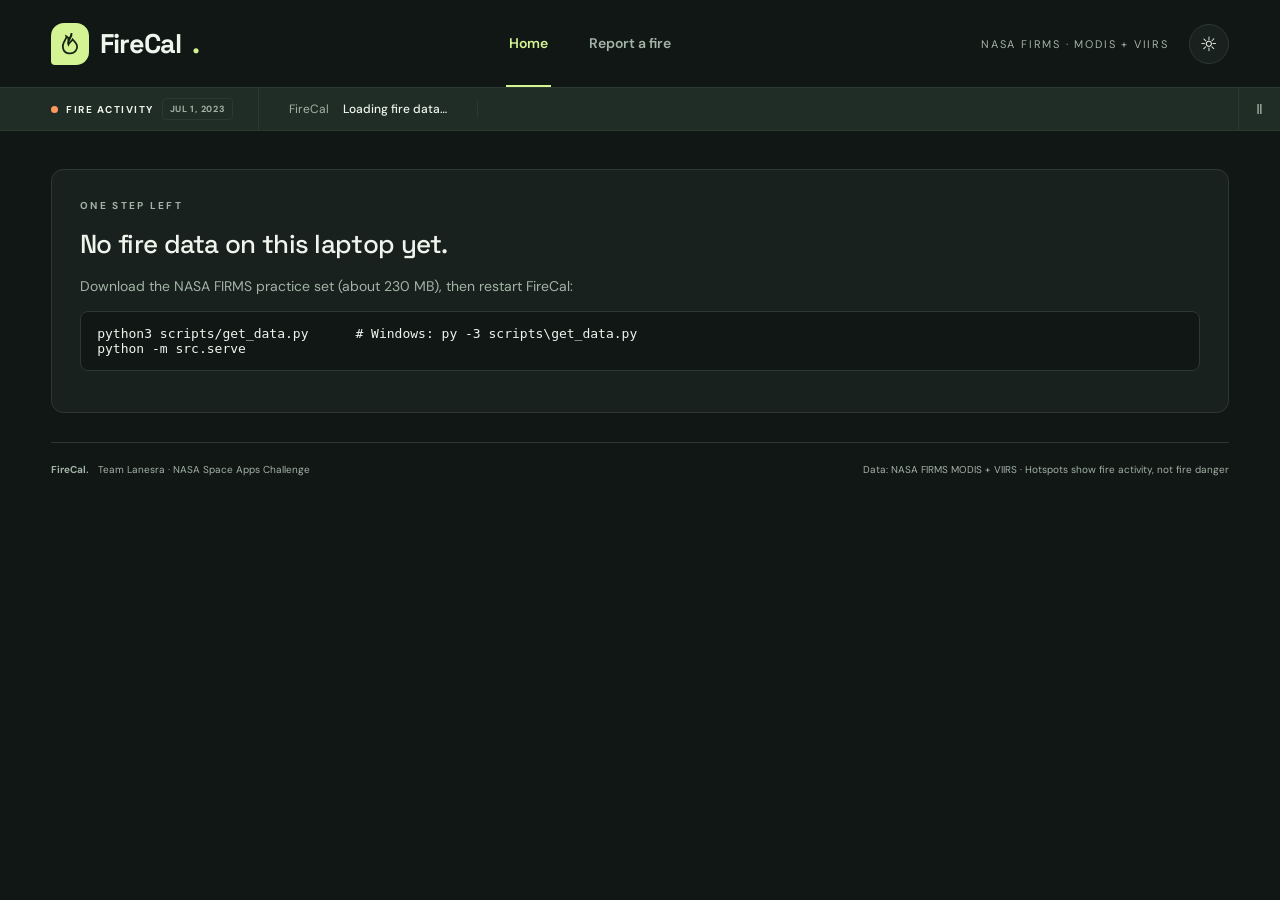
==== web/index.html @ ab43af5f "Home page order: globe first, then the daily calendar, then the season summary" ====
<!doctype html>
<html lang="en" data-theme="dark">
<head>
<meta charset="utf-8">
<meta name="viewport" content="width=device-width,initial-scale=1">
<title>FireCal — Fire intelligence, in focus</title>
<!-- Web fonts are the only network request; system fonts take over offline. -->
<link rel="preconnect" href="https://fonts.googleapis.com">
<link rel="preconnect" href="https://fonts.gstatic.com" crossorigin>
<link rel="stylesheet" href="https://fonts.googleapis.com/css2?family=DM+Sans:wght@400;450;500;550;600;650;700&family=Space+Grotesk:wght@400;500;600;700&display=swap">
<link rel="stylesheet" href="styles.css">
<script>
  // Apply the saved theme before first paint so the page does not flash.
  try { var t = localStorage.getItem('firecal-theme'); if (t === 'light' || t === 'dark') document.documentElement.dataset.theme = t; } catch (e) {}
</script>
<script src="vendor/d3.min.js"></script>
<script type="module" src="js/main.js"></script>
</head>
<body>
<header>
  <a class="logo" href="#home" aria-label="FireCal home"><span class="brandicon"><svg viewBox="0 0 24 24" fill="none" stroke="currentColor" stroke-width="1.7"><path d="M13 2c1 6-5 6-3 11 1-2 3-3 4-5 4 4 6 7 3 11-3 4-11 3-12-2C3 11 9 8 8 5c2 1 2 3 2 3s3-3 3-6Z"/></svg></span>FireCal<span style="color:var(--accent)">.</span></a>
  <nav aria-label="Main navigation">
    <button id="home-nav" class="active" data-page="home">Home</button>
    <button id="report-nav" data-page="report">Report a fire</button>
  </nav>
  <div class="header-end"><span class="header-note">NASA FIRMS · MODIS + VIIRS</span><button class="iconbtn" id="theme" aria-label="Switch to light mode" title="Toggle colour theme">☼</button></div>
</header>
<div class="ticker" role="region" aria-label="Fire activity for the selected date">
  <div class="ticker-label"><span class="dot" style="background:var(--orange)"></span> FIRE ACTIVITY <span class="tag" id="ticker-date">NASA FIRMS</span></div>
  <div class="ticker-window"><div class="ticker-track" id="ticker"></div></div>
  <button class="ticker-control" id="pause" aria-label="Pause the activity ticker">Ⅱ</button>
</div>

<main>
<section id="no-data" class="no-data" hidden>
  <p class="eyebrow">One step left</p>
  <h2>No fire data on this laptop yet.</h2>
  <p>Download the NASA FIRMS practice set (about 230 MB), then restart FireCal:</p>
  <pre><code>python3 scripts/get_data.py      # Windows: py -3 scripts\get_data.py
python -m src.serve</code></pre>
</section>
<section id="home-page">
  <!-- Globe -->
  <div class="heading">
    <div><p class="eyebrow">A clearer view of a changing landscape</p><h1>Fire intelligence, in focus.</h1><p class="sub">A world in view. Move through time to explore fire activity, one day at a time.</p></div>
    <button class="outline" data-page="report"><span style="color:var(--orange)">＋</span> Report a fire</button>
  </div>
  <div class="workspace">
    <aside class="filters">
      <p class="section-label">Explore the globe</p>
      <label for="region">Area of interest</label>
      <select id="region"><option>Canada</option><option>Argentina</option></select>
      <div id="date-controls">
        <label for="map-date">Observation date</label>
        <input type="date" id="map-date">
        <div class="date-buttons"><button class="outline" id="prev-date">← Previous</button><button class="outline" id="next-date">Next →</button></div>
        <p class="helper">Pick a date here, or a year and day in the calendar below.</p>
      </div>
      <hr class="divider">
      <p class="section-label">Globe layers</p>
      <div class="toggle-row"><label for="show-hotspots">Satellite hotspots</label><input type="checkbox" id="show-hotspots" checked></div>
      <hr class="divider">
      <div class="source-note"><strong>NASA FIRMS · <span id="daily-sensor">VIIRS S-NPP</span></strong><br>Cleaned yearly country archives (vegetation fires, nominal/high confidence). Period counts sum all daily detections; the globe shows at most 300 sampled points. Marker colours show radiative power.</div>
    </aside>
    <div class="map-wrap">
      <div id="map">
        <canvas tabindex="0" id="globe" role="img" aria-label="Interactive globe showing fire observations. Drag to rotate and use the zoom buttons."></canvas>
        <div class="globe-controls"><button id="zoom-in" aria-label="Zoom in">+</button><button id="zoom-out" aria-label="Zoom out">−</button><button id="reset-globe" aria-label="Reset globe view">⌖</button></div>
        <div id="globe-tooltip" role="status" hidden></div>
        <div class="globe-instruction">↔ &nbsp; Drag to rotate · scroll to zoom</div>
        <div class="globe-credit">Land: Natural Earth · Hotspots: NASA FIRMS</div>
      </div>
      <div class="map-badge"><span class="dot" style="background:var(--orange)"></span><span id="map-label">ARCHIVE</span></div>
      <div id="empty-map" class="map-empty" hidden></div>
      <div class="timeline">
        <div class="timeline-heading"><span class="section-label">Time Explorer</span><output id="slider-date" for="date-slider"></output></div>
        <div class="time-toolbar">
          <div class="scale-switch" role="group" aria-label="Timeline scale">
            <button type="button" class="scale-option selected" data-scale="day" aria-pressed="true">Days</button>
            <button type="button" class="scale-option" data-scale="week" aria-pressed="false">Weeks</button>
            <button type="button" class="scale-option" data-scale="month" aria-pressed="false">Months</button>
          </div>
        </div>
        <div class="timeline-row"><button id="play-dates" aria-label="Play through the year">▶</button><span>JAN</span><input type="range" id="date-slider" min="0" max="0" step="1" value="0" aria-label="Observation period"><span>DEC</span></div>
        <div class="timeline-foot" id="timeline-foot"></div>
      </div>
      <div class="map-legend"><b>HOTSPOT INTENSITY</b><span><i class="dot" style="background:#f7d68c"></i> Lower</span><span><i class="dot" style="background:#ffa05d"></i> Medium</span><span><i class="dot" style="background:#f06047"></i> Higher</span></div>
    </div>
  </div>
  <div class="under-map"><span id="map-detail" aria-live="polite">Preparing map…</span><span>● Rotate the globe to explore · hover a hotspot for details</span></div>

  <!-- Stat cards -->
  <div class="cards">
    <article class="card"><div class="card-top">Hotspot detections <span class="tag">NASA FIRMS</span></div><div class="card-value" id="hotspot-count">—</div><p class="card-foot" id="count-note">In the selected area</p></article>
    <article class="card"><div class="card-top">Observation window <span style="color:var(--accent)">↗</span></div><div class="card-value" id="window-stat">—</div><p class="card-foot" id="window-note"></p></article>
    <article class="card"><div class="card-top">Harmonized month <span style="color:var(--orange)">◎</span></div><div class="card-value" id="month-stat">—</div><p class="card-foot" id="month-note">Fire cell-days in the selected month</p></article>
  </div>

  <!-- Calendar -->
  <section class="heatmap-panel" aria-labelledby="calendar-heading">
    <div class="calendar-top">
      <div><p class="eyebrow">Every day tells a story</p><h2 id="calendar-heading">Fire activity calendar</h2></div>
      <div class="calendar-top-end">
        <div class="scale-switch area-switch" role="group" aria-label="Area of interest">
          <button type="button" class="scale-option selected" data-area="Canada" aria-pressed="true">Canada</button>
          <button type="button" class="scale-option" data-area="Argentina" aria-pressed="false">Argentina</button>
        </div>
        <span class="tag" id="calendar-source">NASA FIRMS</span>
      </div>
    </div>
    <div class="calendar-layout">
      <div>
        <div class="calendar-nav">
          <button id="cal-prev" class="outline" aria-label="Previous calendar month">←</button>
          <div class="calendar-month-year"><h3 id="cal-month"></h3><select id="calendar-year" aria-label="Calendar year"></select></div>
          <button id="cal-next" class="outline" aria-label="Next calendar month">→</button>
        </div>
        <div class="weekdays" aria-hidden="true"><span>Mon</span><span>Tue</span><span>Wed</span><span>Thu</span><span>Fri</span><span>Sat</span><span>Sun</span></div>
        <div id="heatmap-days" class="heatmap-days" aria-label="Daily fire activity calendar"></div>
      </div>
      <aside class="calendar-explainer">
        <p class="section-label">READING THE COLOURS</p>
        <h3>From quiet days to intense activity.</h3>
        <p>Colours show daily satellite hotspot counts for the selected area. Click a day to update the globe and timeline.</p>
        <div class="heat-legend"><span><i style="background:#34463d"></i> No detections</span><span><i style="background:#91aa64"></i> Lower</span><span><i style="background:#d9c46c"></i> Moderate</span><span><i style="background:#e69950"></i> High</span><span><i style="background:#d9684c"></i> Very high</span><span><i class="missing-swatch"></i> No data</span></div>
        <p id="heat-thresholds" class="helper"></p>
        <div class="source-note"><strong>Activity, not a danger forecast.</strong><br>Hotspot counts are an activity/severity proxy, not measured fire damage or official fire risk. Colours use quartiles of nonzero daily counts for each area and selected year. Day colours always use daily counts, even in week/month mode.</div>
      </aside>
    </div>
    <p id="calendar-selection" class="helper" aria-live="polite"></p>
  </section>

  <!-- Fire season (US-05) and month x year harmonized calendar (US-04) -->
  <section class="heatmap-panel season-panel" aria-labelledby="season-heading">
    <div class="calendar-top">
      <div><p class="eyebrow">Every year has a rhythm</p><h2 id="season-heading">Fire season in <span id="season-area">Canada</span></h2></div>
      <span class="tag">HARMONIZED · MODIS + VIIRS</span>
    </div>
    <div class="season-cards">
      <article class="card"><div class="card-top">Season starts</div><div class="card-value" id="season-start">—</div></article>
      <article class="card"><div class="card-top">Peak month</div><div class="card-value" id="season-peak">—</div></article>
      <article class="card"><div class="card-top">Season ends</div><div class="card-value" id="season-end">—</div></article>
    </div>
    <p id="season-note" class="helper"></p>
    <div class="calendar-layout month-layout">
      <div>
        <p class="section-label">Month by year · harmonized fire cell-days</p>
        <div id="month-grid" class="month-grid" aria-label="Harmonized monthly fire activity by year"></div>
      </div>
      <aside class="calendar-explainer">
        <p class="section-label">ONE RECORD, TWO SATELLITES</p>
        <h3>MODIS and VIIRS, on one scale.</h3>
        <p>Each cell counts fire cell-days: 0.1° grid cells with at least one detection that day. VIIRS sees more small fires than MODIS, so MODIS is scaled to match where the two overlap. Click a month to open it above.</p>
        <div class="heat-legend" id="month-legend"></div>
        <div class="source-note"><strong>How it was harmonized.</strong><br><span id="fit-note"></span></div>
      </aside>
    </div>
  </section>
</section>

<!-- Report a fire: layout only, nothing is submitted or saved -->
<section id="report-page" hidden>
  <div class="heading">
    <div><p class="eyebrow">Awareness starts on the ground</p><h1>See something. Share it.</h1><p class="sub">Help build a clearer picture with a community fire observation.</p></div>
    <span class="tag">COMING SOON · NOT AN EMERGENCY SERVICE</span>
  </div>
  <div class="report-layout">
    <form id="report-form" class="report-form" novalidate><fieldset disabled class="report-fieldset">
      <h2 class="form-section"><span class="step">01</span> Where and when</h2>
      <div class="field">
        <label>Observation location</label>
        <p class="helper">Enter the coordinates of what you saw.</p>
        <div class="form-grid">
          <div><label for="latitude">Latitude</label><input type="number" id="latitude" min="-90" max="90" step="any" placeholder="e.g. 49.2827"></div>
          <div><label for="longitude">Longitude</label><input type="number" id="longitude" min="-180" max="180" step="any" placeholder="e.g. -123.1207"></div>
        </div>
      </div>
      <div class="form-grid">
        <div class="field"><label for="observed-at">Local observation time</label><input type="datetime-local" id="observed-at"></div>
        <div class="field"><label for="observation">What do you see?</label><select id="observation"><option>Visible flames</option><option>Smoke plume</option><option>Smouldering vegetation</option><option>Other observation</option></select></div>
      </div>
      <div class="field"><label for="description">Additional details</label><textarea id="description" rows="3" maxlength="2000" placeholder="Describe the smoke, nearby landmarks, or other useful details…"></textarea></div>
      <hr class="divider">
      <h2 class="form-section"><span class="step">02</span> Add a photo</h2>
      <label class="upload">↑ &nbsp; A picture can add important context.<br><small>Optional · JPG, PNG or WebP · up to 10 MB</small><input type="file" id="photo" accept="image/jpeg,image/png,image/webp"></label>
      <hr class="divider">
      <h2 class="form-section"><span class="step">03</span> About the reporter</h2>
      <div class="form-grid">
        <div class="field"><label for="reporter-name">Name</label><input id="reporter-name" maxlength="100" placeholder="Your name"></div>
        <div class="field"><label for="reporter-email">Email</label><input id="reporter-email" type="email" placeholder="you@example.com"></div>
        <div class="field full"><label for="reporter-phone">Phone · optional</label><input id="reporter-phone" type="tel" placeholder="Contact number"></div>
      </div>
      <label class="check-label"><input type="checkbox" id="acknowledge"><span>I understand FireCal does not alert emergency responders.</span></label>
      <button class="primary" type="submit" style="width:100%">Reporting is coming soon</button>
      </fieldset>
      <p class="helper report-note">Community reports are the next step for FireCal. This form is a preview and sends nothing.</p>
    </form>
    <aside class="report-aside">
      <div class="notice"><h3>Safety comes first.</h3><p>If there is immediate danger, contact local emergency services directly. FireCal does not alert a fire service.</p><p>Observe from a safe distance. Never approach a fire to take a photograph.</p></div>
      <div class="aside-card"><h3>A little context goes a long way.</h3><ol><li>Check your observation location.</li><li>Describe what you can see safely.</li><li>Add a photo, if you have one.</li></ol></div>
      <div class="aside-card"><h3>Your information, your control.</h3><p>When reporting opens, you choose what to share. Today this page sends nothing anywhere.</p></div>
    </aside>
  </div>
</section>

<footer><span><strong>FireCal.</strong> &nbsp; Team Lanesra · NASA Space Apps Challenge</span><span id="footer-data">Data: NASA FIRMS MODIS + VIIRS · Hotspots show fire activity, not fire danger</span></footer>
</main>
</body>
</html>
---- web/styles.css ----
/* FireCal styles (T-05). Ported from design/prototype/index.html, the source of truth.
   Removed: risk ticker, Leaflet leftovers. Added: system-font fallbacks for offline use.
   Theme colours are the CSS variables on :root (dark, default) and [data-theme=light]. */
:root{--bg:#101715;--panel:#18211e;--raised:#202c26;--line:#2c3931;--text:#eff4ed;--muted:#a3b3a7;--accent:#d4f393;--ink:#162414;--orange:#ff985e;--shadow:0 12px 40px #0002;--map:#192521;color-scheme:dark}
[data-theme=light]{--bg:#f3f5ee;--panel:#fff;--raised:#eaf0e5;--line:#d8e0d3;--text:#1c3023;--muted:#607568;--accent:#c9ec86;--ink:#162414;--map:#dce7d5;color-scheme:light}
*{box-sizing:border-box}
body{margin:0;background:var(--bg);color:var(--text);font:14px 'DM Sans',system-ui,-apple-system,'Segoe UI',sans-serif;transition:background .2s,color .2s}
button,input,textarea,select{font:inherit}
button,a,input,textarea,select{outline-offset:4px}
button{cursor:pointer}
button:disabled{cursor:wait;opacity:.6}
a{color:inherit}
header{height:88px;border-bottom:1px solid var(--line);display:flex;align-items:center;justify-content:space-between;padding:0 4%;gap:25px}
.logo{display:flex;align-items:center;gap:11px;font:700 27px 'Space Grotesk',system-ui,-apple-system,'Segoe UI',sans-serif;letter-spacing:-1px;text-decoration:none}
.brandicon{background:var(--accent);width:38px;height:42px;border-radius:13px 13px 13px 4px;color:var(--ink);display:grid;place-items:center}
.brandicon svg{width:25px}
nav{display:flex;align-self:stretch;gap:35px}
nav button{background:none;border:0;border-bottom:2px solid transparent;color:var(--muted);padding:0 3px;font-weight:600}
nav button.active{color:var(--accent);border-color:var(--accent)}
[data-theme=light] nav button.active{color:#36561d;border-color:#36561d}
.header-end{display:flex;align-items:center;gap:20px}
.header-note{color:var(--muted);font-size:11px;letter-spacing:1.8px;text-transform:uppercase}
.iconbtn{width:40px;height:40px;display:grid;place-items:center;background:var(--panel);border:1px solid var(--line);color:var(--text);border-radius:50%;font-size:20px}
.dot{width:7px;height:7px;display:inline-block;border-radius:50%;background:var(--accent)}
.high{color:#ff9a67}
.moderate{color:#edca77}
.low{color:var(--accent)}
main{max-width:1600px;padding:38px 4% 26px;margin:auto}
.eyebrow{color:var(--accent);font-size:10px;letter-spacing:2.3px;text-transform:uppercase;font-weight:700;margin:0 0 13px}
[data-theme=light] .eyebrow{color:#55742b}
.heading{display:flex;justify-content:space-between;align-items:flex-end;margin-bottom:27px;gap:20px}
h1{font:500 clamp(30px,3.4vw,46px)/1.12 'Space Grotesk',system-ui,-apple-system,'Segoe UI',sans-serif;letter-spacing:-1.8px;margin:0 0 12px}
p{line-height:1.6}
.sub{color:var(--muted);margin:0;font-size:13px}
.outline,.primary{border-radius:7px;padding:12px 18px;font-weight:600;display:inline-flex;justify-content:center;align-items:center;gap:9px}
.outline{background:transparent;border:1px solid var(--line);color:var(--text)}
.primary{background:var(--accent);color:var(--ink);border:1px solid var(--accent)}
.outline:hover{background:var(--raised)}
.primary:hover{filter:brightness(.93)}
.workspace{display:grid;grid-template-columns:285px minmax(0,1fr);border:1px solid var(--line);border-radius:12px;overflow:hidden;background:var(--panel);box-shadow:var(--shadow)}
.filters{padding:23px 22px;border-right:1px solid var(--line)}
.section-label{font-size:10px;letter-spacing:1.5px;text-transform:uppercase;color:var(--muted);font-weight:700;margin:0 0 15px}
.segmented{display:flex;gap:4px;padding:4px;background:var(--bg);border:1px solid var(--line);border-radius:8px;margin-bottom:24px}
.segmented button{background:transparent;border:0;border-radius:5px;color:var(--muted);flex:1;padding:9px 0;font-size:12px}
.segmented button.selected{background:var(--raised);color:var(--text);box-shadow:0 1px 4px #0002}
label{display:block;color:var(--muted);font-size:12px;margin-bottom:8px}
input,select,textarea{width:100%;border:1px solid var(--line);background:var(--bg);color:var(--text);border-radius:6px;padding:11px 12px}
select{margin-bottom:22px}
input[type=date]{font-size:12px}
.date-row{display:grid;grid-template-columns:1fr;gap:8px}
.date-buttons{display:flex;justify-content:space-between;gap:8px;margin:10px 0 15px}
.date-buttons button{padding:6px 10px;font-size:11px;flex:1}
.helper{font-size:11px;line-height:1.65;color:var(--muted)}
.divider{border:0;border-top:1px solid var(--line);margin:22px 0}
.toggle-row{display:flex;justify-content:space-between;align-items:center;font-size:12px;margin:15px 0}
.toggle-row label{color:var(--text);margin:0}
.toggle-row input{width:17px;height:17px;accent-color:var(--accent)}
.source-note{padding:13px;background:var(--raised);border:1px solid var(--line);border-radius:7px;color:var(--muted);font-size:11px;line-height:1.7}
.source-note strong{color:var(--text);font-weight:500}
.map-wrap{position:relative;min-height:530px;background:var(--map)}
#map{width:100%;height:100%;min-height:530px;z-index:0}
.map-badge{position:absolute;top:19px;left:20px;background:var(--panel);border:1px solid var(--line);border-radius:6px;padding:10px 13px;z-index:450;font-size:11px;box-shadow:var(--shadow);display:flex;align-items:center;gap:8px}
.map-legend{position:absolute;bottom:22px;left:20px;padding:11px 14px;border-radius:6px;background:var(--panel);border:1px solid var(--line);font-size:10px;z-index:450;display:flex;gap:14px;align-items:center}
.map-legend span{display:flex;align-items:center;gap:5px}
.map-legend b{font-weight:500;color:var(--muted)}
.map-empty{position:absolute;left:50%;top:50%;transform:translate(-50%,-50%);background:var(--panel);padding:18px;border:1px solid var(--line);border-radius:8px;z-index:450;width:260px;text-align:center}
.under-map{display:flex;align-items:center;justify-content:space-between;padding:17px 0 22px;color:var(--muted);font-size:11px;gap:15px}
.cards{display:grid;grid-template-columns:repeat(3,1fr);gap:15px}
.card{padding:21px 23px;border:1px solid var(--line);border-radius:9px;background:var(--panel)}
.card-top{display:flex;justify-content:space-between;align-items:center;font-size:11px;color:var(--muted)}
.card-value{font:500 32px 'Space Grotesk',system-ui,-apple-system,'Segoe UI',sans-serif;margin:14px 0 7px;letter-spacing:-1px}
.card-foot{font-size:11px;color:var(--muted);margin:0}
.tag{border:1px solid var(--line);padding:4px 7px;border-radius:4px;font-size:9px;letter-spacing:.7px;color:var(--muted)}
footer{display:flex;justify-content:space-between;border-top:1px solid var(--line);margin-top:29px;padding-top:20px;font-size:10px;color:var(--muted);gap:20px}
.report-layout{display:grid;grid-template-columns:minmax(0,1fr) 310px;gap:28px;max-width:1100px}
.report-form{background:var(--panel);border:1px solid var(--line);padding:28px;border-radius:12px}
.form-section{font:500 19px 'Space Grotesk',system-ui,-apple-system,'Segoe UI',sans-serif;margin:0 0 19px}
.step{font-size:11px;color:var(--muted);padding-right:12px}
.form-grid{display:grid;grid-template-columns:1fr 1fr;gap:18px}
.field{margin-bottom:18px}
.field input,.field textarea,.field select{margin:0}
.full{grid-column:1/-1}
.auto-label{display:flex;justify-content:space-between;align-items:center;gap:10px}
.linkbtn{color:var(--accent);background:transparent;border:0;font-size:11px;padding:0}
[data-theme=light] .linkbtn{color:#476b21}
.upload{position:relative;border:1px dashed var(--muted);padding:23px;text-align:center;border-radius:7px;color:var(--muted);cursor:pointer;display:block}
.upload input{margin-top:12px;font-size:11px;padding:8px}
#photo-preview{width:100%;max-height:220px;object-fit:contain;margin-top:12px;border-radius:6px}
.notice{border-left:2px solid var(--orange);padding:3px 0 3px 16px;margin-bottom:28px}
.notice h3{font:500 19px 'Space Grotesk',system-ui,-apple-system,'Segoe UI',sans-serif;margin:0 0 12px}
.notice p{font-size:12px;color:var(--muted)}
.aside-card{border:1px solid var(--line);border-radius:9px;padding:21px;margin:20px 0;background:var(--panel)}
.aside-card h3{font-size:13px;margin:0 0 12px}
.aside-card p,.aside-card li{font-size:12px;color:var(--muted);line-height:1.8}
.aside-card ol{padding-left:18px}
.check-label{display:flex;gap:10px;align-items:flex-start;font-size:11px;line-height:1.6;margin:18px 0}
.check-label input{width:16px;margin-top:2px;accent-color:var(--accent)}
.form-status{font-size:12px;line-height:1.6;color:var(--orange);margin:10px 0}
.success{padding:40px;background:var(--panel);border:1px solid var(--line);border-radius:12px;max-width:700px}
.success h2{font:500 29px 'Space Grotesk',system-ui,-apple-system,'Segoe UI',sans-serif}
.success p{color:var(--muted)}
.success-mark{width:47px;height:47px;border-radius:50%;background:var(--accent);color:var(--ink);display:grid;place-items:center;font-size:24px}
.success dl{display:grid;grid-template-columns:120px 1fr;gap:12px;font-size:12px}
.success dt{color:var(--muted)}
.success dd{margin:0;overflow-wrap:anywhere}
.hidden,[hidden]{display:none!important}
@media(max-width:900px){header{padding:0 22px;height:73px}main{padding:28px 22px}.header-note{display:none}nav{gap:20px}.workspace{grid-template-columns:240px 1fr}.filters{padding:20px 17px}.map-wrap,#map{min-height:540px}.report-layout{grid-template-columns:1fr}.report-aside{display:grid;grid-template-columns:1fr 1fr;gap:20px}.cards{gap:9px}.card{padding:17px}}
@media(max-width:620px){header{gap:12px;padding:0 15px}.logo{font-size:22px;gap:7px}.brandicon{width:30px;height:34px}.header-end{gap:0}nav{gap:13px}nav button{font-size:11px}.iconbtn{width:32px;height:32px}.heading{align-items:flex-start;flex-direction:column}h1{font-size:34px}.workspace{display:flex;flex-direction:column}.filters{border-right:0;border-bottom:1px solid var(--line)}.filters .divider,.filters .toggle-row,.filters .source-note,.filters #live-note,.filters>.section-label:not(:first-child){display:none}.segmented{margin-bottom:15px}.filters select{margin-bottom:12px}.map-wrap,#map{min-height:390px;height:390px}.map-legend{gap:9px;left:12px;bottom:28px;font-size:9px}.map-badge{left:12px;top:12px;font-size:10px}.cards{grid-template-columns:1fr}.card{display:grid;grid-template-columns:1fr auto;align-items:center;gap:7px}.card-value{margin:0;font-size:27px;grid-column:2;grid-row:1/3}.card-foot{grid-row:2}.tag{display:none}.under-map{align-items:flex-start;font-size:10px}.report-form{padding:20px}.form-grid{grid-template-columns:1fr;gap:0}.report-aside{display:block}.success{padding:24px}footer{flex-direction:column;gap:8px}.map-legend b{display:none}}
#map{min-height:650px;height:650px;background:#14211b;position:relative}
#globe{display:block;width:100%;height:100%;touch-action:none;cursor:grab}
#globe:active{cursor:grabbing}
.globe-controls{position:absolute;right:20px;top:20px;display:flex;flex-direction:column;gap:4px}
.globe-controls button{width:33px;height:33px;color:var(--text);border:1px solid var(--line);background:var(--panel);border-radius:5px;font-size:20px}
.globe-instruction{position:absolute;top:65px;left:20px;font-size:10px;color:var(--muted)}
.globe-credit{position:absolute;bottom:10px;right:15px;font-size:8px;color:var(--muted)}
.map-legend{bottom:152px;font-size:9px;left:20px}
.timeline{position:absolute;bottom:30px;left:20px;right:20px;z-index:450;background:var(--panel);border:1px solid var(--line);border-radius:9px;padding:14px 17px;box-shadow:var(--shadow)}
.timeline-heading{display:flex;align-items:center;justify-content:space-between;gap:10px}
.timeline-heading .section-label{margin:0;font-size:9px}
.timeline output{font:500 14px 'Space Grotesk',system-ui,-apple-system,'Segoe UI',sans-serif;color:var(--accent)}
[data-theme=light] .timeline output{color:#476b21}
.timeline-row{display:flex;align-items:center;gap:12px;margin:12px 0 7px}
.timeline-row button{background:var(--accent);color:var(--ink);border:0;border-radius:50%;width:28px;height:28px;flex-shrink:0;font-size:10px}
.timeline-row span{font-size:8px;white-space:nowrap;color:var(--muted)}
#date-slider{accent-color:var(--accent);height:5px;padding:0;cursor:pointer;border:0}
.timeline-foot{font-size:9px;color:var(--muted);text-align:center}
#globe-tooltip{position:absolute;top:95px;left:20px;right:20px;font-size:10px;color:var(--text);background:var(--panel);padding:10px;border-radius:5px;border:1px solid var(--line);pointer-events:none}
.map-empty{top:39%}
.map-wrap{min-height:650px}
.map-legend b{font-size:8px}
@media(max-width:620px){#map,.map-wrap{height:620px;min-height:620px}.timeline{left:12px;right:12px;padding:14px 12px}.map-legend{bottom:155px;left:12px}.globe-instruction{left:12px;font-size:9px}.timeline-row{gap:8px}.timeline-heading .section-label{font-size:8px}.timeline output{font-size:13px}}
#time-scale{width:auto;margin:0 0 0 auto;padding:4px 8px;font-size:10px}
.timeline-heading{flex-wrap:wrap}
.timeline output{font-size:12px}
.heatmap-panel{border:1px solid var(--line);background:var(--panel);border-radius:12px;padding:25px;margin:0 0 22px}
.calendar-top{display:flex;align-items:center;justify-content:space-between;margin-bottom:22px}
.calendar-top h2{font:500 26px 'Space Grotesk',system-ui,-apple-system,'Segoe UI',sans-serif;margin:0;letter-spacing:-.7px}
.calendar-layout{display:grid;grid-template-columns:minmax(300px,1fr) minmax(200px,.7fr);gap:35px}
.calendar-nav{display:flex;align-items:center;justify-content:space-between;margin-bottom:16px}
.calendar-nav h3{font:500 18px 'Space Grotesk',system-ui,-apple-system,'Segoe UI',sans-serif;margin:0}
.calendar-nav button{padding:6px 12px}
.weekdays,.heatmap-days{display:grid;grid-template-columns:repeat(7,1fr);gap:7px}
.weekdays{font-size:10px;color:var(--muted);text-align:center;margin-bottom:10px}
.heat-day{position:relative;min-height:47px;border:2px solid transparent;border-radius:6px;color:#17221a;padding:7px 4px;display:flex;flex-direction:column;align-items:center;gap:5px;transition:transform .1s}
.heat-day:hover{transform:translateY(-2px)}
.heat-day span{font-weight:700;font-size:12px}
.heat-day small{font-size:8px;opacity:.9}
.heat-day.in-period{outline:2px solid var(--accent);outline-offset:1px;border-color:var(--ink)}
.heat-day.missing,.missing-swatch{background:repeating-linear-gradient(45deg,var(--raised),var(--raised) 3px,var(--line) 3px,var(--line) 5px)!important;color:var(--muted)}
.heat-day[style*="34463d"]{color:#d0ddd3}
.calendar-explainer h3{font:500 22px/1.25 'Space Grotesk',system-ui,-apple-system,'Segoe UI',sans-serif;max-width:260px;margin:0 0 12px}
.calendar-explainer p{font-size:12px;color:var(--muted)}
.heat-legend{display:grid;grid-template-columns:1fr 1fr;gap:13px;margin:22px 0}
.heat-legend span{display:flex;gap:8px;align-items:center;font-size:11px;color:var(--muted)}
.heat-legend i{height:12px;width:12px;border-radius:3px;border:1px solid var(--line)}
@media(max-width:800px){.calendar-layout{grid-template-columns:1fr;gap:25px}.calendar-explainer h3{max-width:none}.heatmap-panel{padding:20px}.heat-legend{grid-template-columns:repeat(3,1fr)}.heatmap-days{gap:5px}.heat-day{min-height:48px}.timeline-heading .section-label{display:none}.timeline-heading output{margin-left:auto}.timeline-heading select{margin-left:0}.map-legend{bottom:165px}}
.time-toolbar{display:flex;align-items:center;justify-content:space-between;gap:20px;margin:0 0 14px;padding:15px 18px;background:var(--panel);border:1px solid var(--line);border-radius:10px}
.time-toolbar-title{display:flex;align-items:center;gap:12px}
.time-icon{display:grid;place-items:center;width:35px;height:35px;border-radius:8px;border:1px solid var(--line);color:var(--accent);font-size:22px;background:var(--raised)}
.time-toolbar-title .section-label{display:block;margin:0 0 5px;font-size:9px;letter-spacing:1.6px}
.time-toolbar-note{display:block;color:var(--muted);font-size:11px}
.scale-switch{display:flex;padding:4px;gap:3px;background:var(--bg);border:1px solid var(--line);border-radius:8px}
.scale-option{border:1px solid transparent;border-radius:5px;background:transparent;color:var(--muted);padding:9px 22px;font-size:12px;font-weight:600;transition:background .15s,color .15s}
.scale-option:hover{color:var(--text);background:var(--raised)}
.scale-option.selected{background:var(--accent);border-color:var(--accent);color:var(--ink);box-shadow:0 2px 8px #0002}
.timeline-heading .section-label{display:block!important}
.timeline output{margin-left:auto;font-size:13px}
.timeline-heading{flex-wrap:nowrap}
@media(max-width:620px){.time-toolbar{padding:12px;gap:10px}.time-icon{display:none}.time-toolbar-note{font-size:10px}.time-toolbar-title .section-label{font-size:8px;letter-spacing:1px}.scale-option{padding:8px 12px;font-size:11px}.scale-switch{padding:3px;gap:2px}.timeline-heading .section-label{font-size:8px}.timeline output{font-size:12px}}
@media(max-width:390px){.time-toolbar{align-items:flex-start;flex-direction:column;gap:12px}.scale-switch{width:100%}.scale-option{flex:1}.time-toolbar-note{display:none}}
.heatmap-panel{margin-bottom:30px}
.calendar-month-year{display:flex;align-items:center;gap:8px}
#calendar-year{width:85px;padding:5px 9px;margin:0;background:var(--raised);border-color:var(--line);font-family:'Space Grotesk',system-ui,-apple-system,'Segoe UI',sans-serif;font-size:17px;font-weight:500;color:var(--accent);cursor:pointer}
[data-theme=light] #calendar-year{color:#456320}
.calendar-nav h3{font-size:20px}
.timeline .time-toolbar{background:transparent;border:0;padding:0;margin:10px 0 2px;justify-content:center;gap:0}
.timeline .time-toolbar-title{display:none}
.timeline .scale-switch{width:100%;padding:3px}
.timeline .scale-option{flex:1;padding:6px 12px;font-size:10px}
.timeline-heading{justify-content:space-between}
.timeline{padding-top:13px}
.map-legend{bottom:195px}
.timeline-row{margin-top:12px}
.globe-instruction{top:58px}
@media(max-width:620px){.timeline .time-toolbar{flex-direction:row;align-items:center}.timeline-heading .section-label{font-size:9px}.map-legend{bottom:198px}.calendar-top h2{font-size:27px}}

/* T-05 additions */
.report-note{font-size:12px;color:var(--muted);margin:10px 0 0;text-align:center}

/* Real-app additions: area switch, no-data notice, season and month x year calendar */
.calendar-top-end{display:flex;flex-direction:column;align-items:flex-end;gap:10px}
.area-switch .scale-option{padding:8px 18px}
.no-data{border:1px solid var(--line);background:var(--panel);border-radius:12px;padding:28px;margin:0 0 22px}
.no-data h2{font:500 26px 'Space Grotesk',system-ui,-apple-system,'Segoe UI',sans-serif;margin:0 0 10px;letter-spacing:-.7px}
.no-data p{color:var(--muted)}
.no-data pre{background:var(--bg);border:1px solid var(--line);border-radius:8px;padding:14px 16px;overflow-x:auto;font-size:13px;color:var(--text)}
.season-cards{display:grid;grid-template-columns:repeat(3,1fr);gap:15px;margin-bottom:6px}
.season-cards .card{background:var(--raised)}
.season-cards .card-value{margin-bottom:0}
#season-note{margin:4px 0 26px}
.month-grid{display:grid;gap:6px;overflow-x:auto}
.mg-row{display:grid;grid-template-columns:46px repeat(12,minmax(34px,1fr));gap:5px;align-items:center}
.mg-head span{font-size:10px;color:var(--muted);text-align:center;padding-bottom:4px;border-bottom:2px solid transparent}
.mg-head span.in-season{color:var(--text);border-bottom-color:var(--orange)}
.mg-year{font:500 13px 'Space Grotesk',system-ui,-apple-system,'Segoe UI',sans-serif;color:var(--muted)}
.mg-cell{height:44px;border:2px solid transparent;border-radius:6px;color:#17221a;font-size:10px;font-weight:700;padding:0;transition:transform .1s}
.mg-cell:hover:not(:disabled){transform:translateY(-2px)}
.mg-cell:disabled{cursor:default}
.mg-cell.zero{color:#d0ddd3}
.mg-cell.missing{background:repeating-linear-gradient(45deg,var(--raised),var(--raised) 3px,var(--line) 3px,var(--line) 5px)!important}
.mg-cell.current{outline:2px solid var(--accent);outline-offset:1px;border-color:var(--ink)}
.report-fieldset{border:0;margin:0;padding:0;min-width:0}
.report-fieldset:disabled .primary{cursor:not-allowed;opacity:.75}
@media(max-width:620px){.calendar-top{align-items:flex-start;flex-direction:column;gap:14px}.calendar-top-end{align-items:flex-start;width:100%}.area-switch{width:100%}.area-switch .scale-option{flex:1}.season-cards{grid-template-columns:1fr;gap:9px}.season-cards .card{display:flex;justify-content:space-between;align-items:center}.season-cards .card-value{margin:0;font-size:24px}.mg-row{grid-template-columns:30px repeat(12,minmax(16px,1fr));gap:2px}.mg-cell{height:32px;font-size:0;border-radius:4px}.mg-head span{font-size:7px}.mg-year{font-size:10px}}
.no-data-mode #home-page{display:none!important}

/* Fire-activity ticker: the prototype's bar, filled from real data (web/js/ticker.js) */
.ticker{height:43px;background:var(--raised);border-bottom:1px solid var(--line);display:flex;overflow:hidden;align-items:center}
.ticker-label{height:100%;display:flex;align-items:center;background:var(--raised);z-index:1;padding:0 25px 0 4vw;gap:8px;font-size:10px;letter-spacing:1.5px;font-weight:700;white-space:nowrap;border-right:1px solid var(--line)}
.ticker-window{overflow:hidden;flex:1}
.ticker-track{display:flex;width:max-content;animation:marquee 60s linear infinite}
.ticker:hover .ticker-track,.ticker:focus-within .ticker-track,.ticker.paused .ticker-track{animation-play-state:paused}
.ticker-item{display:flex;align-items:center;gap:14px;padding:0 30px;border-right:1px solid var(--line);white-space:nowrap;font-size:12px}
.ticker-item span{color:var(--muted)}
.ticker-item b{font-weight:500;display:inline-flex;align-items:center;gap:6px}
.ticker-item small{font-size:9px;letter-spacing:.8px;color:var(--muted);text-transform:uppercase}
.ticker-control{color:var(--muted);background:var(--raised);border:0;border-left:1px solid var(--line);height:100%;width:42px}
@keyframes marquee{to{transform:translateX(-50%)}}
@media(prefers-reduced-motion:reduce){.ticker-track{animation:none}}
@media(max-width:620px){.ticker-label{padding:0 14px;font-size:9px}.ticker-label .tag{display:none}}
#home-page>.cards{margin-bottom:30px}
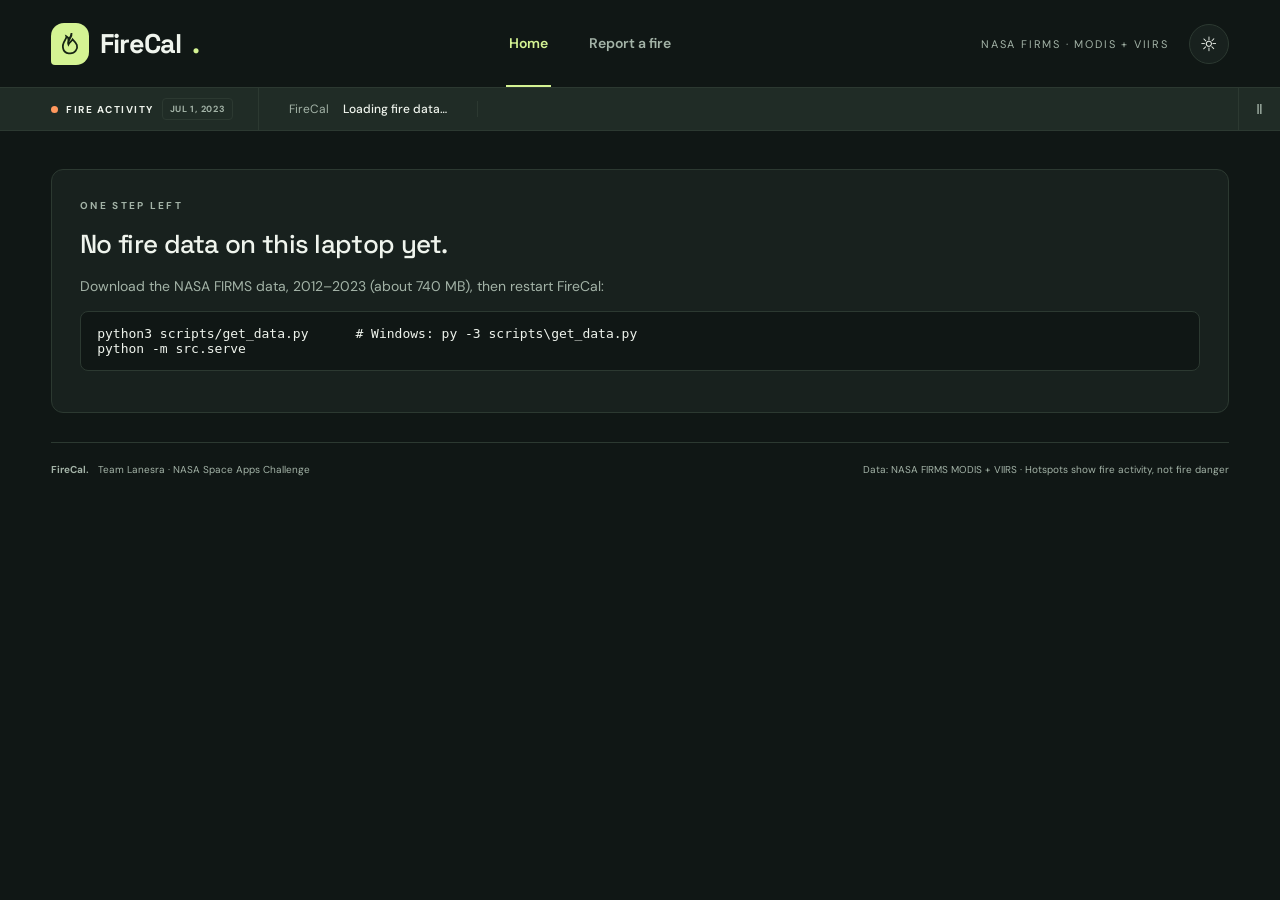
==== commit 829bffb5: "US-13/US-14: 2012-2023 data by default and harmonization at scale US-13 - get_data.py now downloads " ====
--- a/web/index.html
+++ b/web/index.html
@@ -35,7 +35,7 @@
 <section id="no-data" class="no-data" hidden>
   <p class="eyebrow">One step left</p>
   <h2>No fire data on this laptop yet.</h2>
-  <p>Download the NASA FIRMS practice set (about 230 MB), then restart FireCal:</p>
+  <p>Download the NASA FIRMS data, 2012–2023 (about 740 MB), then restart FireCal:</p>
   <pre><code>python3 scripts/get_data.py      # Windows: py -3 scripts\get_data.py
 python -m src.serve</code></pre>
 </section>
@@ -48,8 +48,16 @@
   <div class="workspace">
     <aside class="filters">
       <p class="section-label">Explore the globe</p>
+      <div class="segmented" role="group" aria-label="Globe mode">
+        <button type="button" id="live-mode" data-mode="live" aria-pressed="false">● Live view</button>
+        <button type="button" id="past-mode" data-mode="past" class="selected" aria-pressed="true">Past data</button>
+      </div>
       <label for="region">Area of interest</label>
       <select id="region"><option>Canada</option><option>Argentina</option></select>
+      <div id="live-note" hidden>
+        <label>Observation window</label>
+        <div class="source-note"><strong>Last 24 hours · coming soon</strong><br>Live view will show near-real-time NASA FIRMS hotspots as they are detected. Until then, Past data shows the archive.</div>
+      </div>
       <div id="date-controls">
         <label for="map-date">Observation date</label>
         <input type="date" id="map-date">
@@ -72,6 +80,11 @@
       </div>
       <div class="map-badge"><span class="dot" style="background:var(--orange)"></span><span id="map-label">ARCHIVE</span></div>
       <div id="empty-map" class="map-empty" hidden></div>
+      <div id="live-panel" class="live-announce" role="status" hidden>
+        <span class="dot live-dot"></span>
+        <div><strong>Live view is coming soon</strong><span>Near-real-time NASA FIRMS hotspots from the last 24 hours will appear on this globe.</span></div>
+        <button type="button" class="linkbtn" id="live-back">See past data →</button>
+      </div>
       <div class="timeline">
         <div class="timeline-heading"><span class="section-label">Time Explorer</span><output id="slider-date" for="date-slider"></output></div>
         <div class="time-toolbar">
--- a/web/styles.css
+++ b/web/styles.css
@@ -229,3 +229,14 @@
 @media(prefers-reduced-motion:reduce){.ticker-track{animation:none}}
 @media(max-width:620px){.ticker-label{padding:0 14px;font-size:9px}.ticker-label .tag{display:none}}
 #home-page>.cards{margin-bottom:30px}
+/* Live view announcement: a slim banner at the top of the globe, so the globe stays visible */
+.live-announce{position:absolute;top:19px;left:50%;transform:translateX(-50%);z-index:460;display:flex;align-items:center;gap:12px;max-width:min(560px,calc(100% - 330px));padding:10px 14px;background:var(--panel);border:1px solid var(--line);border-left:3px solid var(--orange);border-radius:8px;box-shadow:var(--shadow)}
+.live-announce strong{display:block;font:500 14px 'Space Grotesk',system-ui,-apple-system,'Segoe UI',sans-serif}
+.live-announce span:not(.dot){display:block;font-size:11px;color:var(--muted);line-height:1.5}
+.live-announce .linkbtn{white-space:nowrap;font-weight:600}
+.live-dot{flex-shrink:0;background:var(--orange);animation:live-pulse 1.6s ease-in-out infinite}
+@keyframes live-pulse{50%{opacity:.35}}
+@media(prefers-reduced-motion:reduce){.live-dot{animation:none}}
+@media(max-width:900px){.live-announce{max-width:calc(100% - 120px)}}
+@media(max-width:620px){.live-announce{top:auto;bottom:250px;left:12px;right:12px;transform:none;max-width:none;padding:8px 12px;gap:10px}.live-announce>div{flex:1;min-width:0}.live-announce span:not(.dot){display:none}.live-announce strong{font-size:13px}}
+#live-mode{display:inline-flex;align-items:center;justify-content:center;gap:2px}
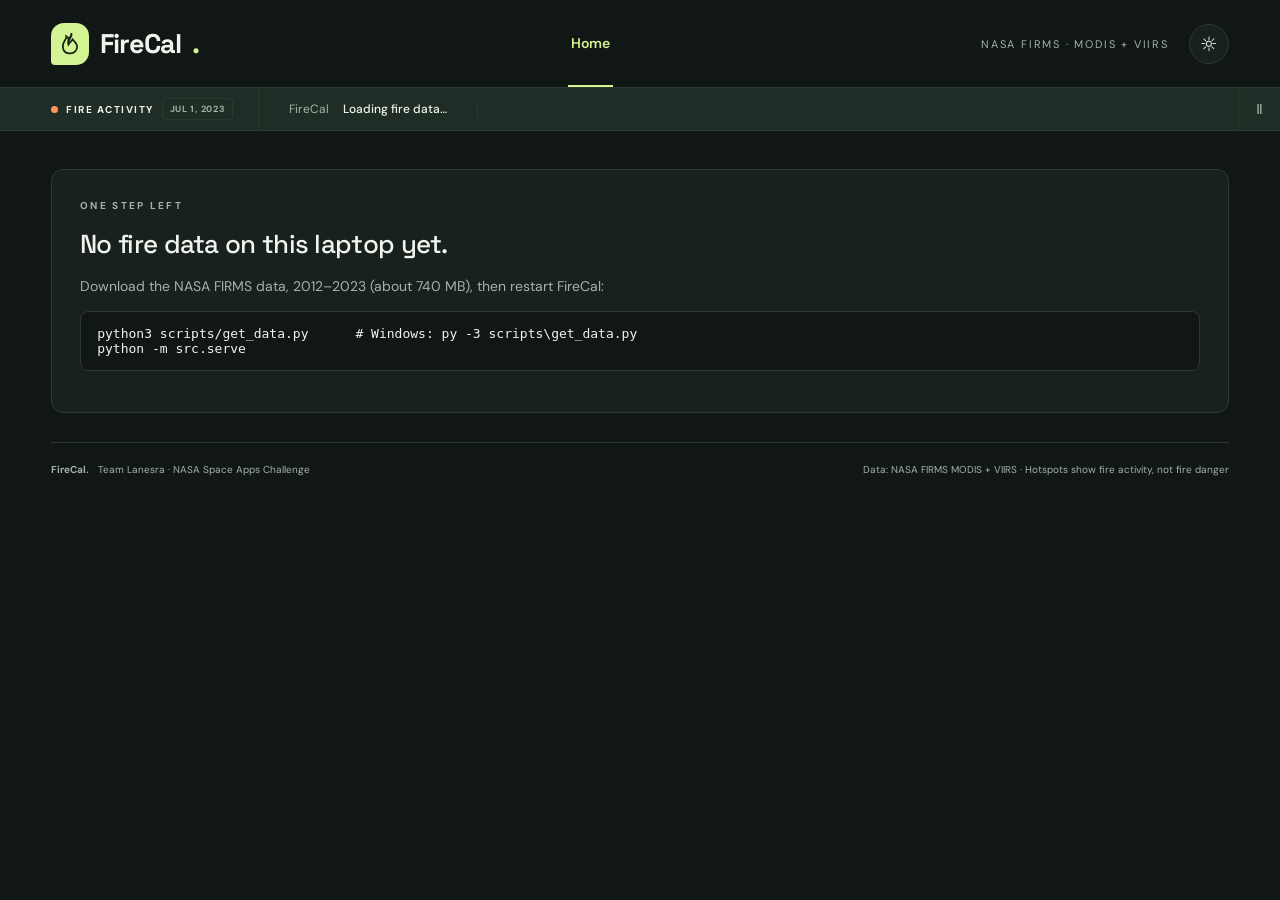
==== commit 23f40569: "Redesign seasonal comparison and remove fire reporting" ====
--- a/web/index.html
+++ b/web/index.html
@@ -21,7 +21,6 @@
   <a class="logo" href="#home" aria-label="FireCal home"><span class="brandicon"><svg viewBox="0 0 24 24" fill="none" stroke="currentColor" stroke-width="1.7"><path d="M13 2c1 6-5 6-3 11 1-2 3-3 4-5 4 4 6 7 3 11-3 4-11 3-12-2C3 11 9 8 8 5c2 1 2 3 2 3s3-3 3-6Z"/></svg></span>FireCal<span style="color:var(--accent)">.</span></a>
   <nav aria-label="Main navigation">
     <button id="home-nav" class="active" data-page="home">Home</button>
-    <button id="report-nav" data-page="report">Report a fire</button>
   </nav>
   <div class="header-end"><span class="header-note">NASA FIRMS · MODIS + VIIRS</span><button class="iconbtn" id="theme" aria-label="Switch to light mode" title="Toggle colour theme">☼</button></div>
 </header>
@@ -43,14 +42,14 @@
   <!-- Globe -->
   <div class="heading">
     <div><p class="eyebrow">A clearer view of a changing landscape</p><h1>Fire intelligence, in focus.</h1><p class="sub">A world in view. Move through time to explore fire activity, one day at a time.</p></div>
-    <button class="outline" data-page="report"><span style="color:var(--orange)">＋</span> Report a fire</button>
   </div>
   <div class="workspace">
     <aside class="filters">
       <p class="section-label">Explore the globe</p>
       <div class="segmented" role="group" aria-label="Globe mode">
-        <button type="button" id="live-mode" data-mode="live" aria-pressed="false">● Live view</button>
         <button type="button" id="past-mode" data-mode="past" class="selected" aria-pressed="true">Past data</button>
+        <button type="button" id="live-mode" data-mode="live" aria-pressed="false">Live data</button>
+        <button type="button" id="outlook-mode" data-mode="outlook" aria-pressed="false">Predictive data</button>
       </div>
       <label for="region">Area of interest</label>
       <select id="region"><option>Canada</option><option>Argentina</option></select>
@@ -58,6 +57,13 @@
         <label>Observation window</label>
         <div class="source-note"><strong>Last 24 hours · coming soon</strong><br>Live view will show near-real-time NASA FIRMS hotspots as they are detected. Until then, Past data shows the archive.</div>
       </div>
+      <div id="outlook-controls" hidden>
+        <label for="outlook-month">Show</label>
+        <select id="outlook-month"></select>
+        <p class="helper" id="outlook-helper"></p>
+        <div class="outlook-note" id="outlook-skill"></div>
+      </div>
+      <div class="outlook-note" id="outlook-unavailable" hidden><strong>Predictions not available yet</strong><p id="outlook-reason">Loading the predictions…</p></div>
       <div id="date-controls">
         <label for="map-date">Observation date</label>
         <input type="date" id="map-date">
@@ -76,16 +82,22 @@
         <div class="globe-controls"><button id="zoom-in" aria-label="Zoom in">+</button><button id="zoom-out" aria-label="Zoom out">−</button><button id="reset-globe" aria-label="Reset globe view">⌖</button></div>
         <div id="globe-tooltip" role="status" hidden></div>
         <div class="globe-instruction">↔ &nbsp; Drag to rotate · scroll to zoom</div>
+        <div class="map-legend outlook-legend" id="outlook-legend" hidden><b id="legend-title">CHANCE OF FIRE</b><span><i class="dot" style="background:#f7d68c"></i> <span id="legend-low">5–20%</span></span><span><i class="dot" style="background:#ffa05d"></i> <span id="legend-mid">20–50%</span></span><span><i class="dot" style="background:#f06047"></i> <span id="legend-high">50%+</span></span><span id="legend-rings"><i class="ring"></i> Fires that happened</span></div>
         <div class="globe-credit">Land: Natural Earth · Hotspots: NASA FIRMS</div>
       </div>
       <div class="map-badge"><span class="dot" style="background:var(--orange)"></span><span id="map-label">ARCHIVE</span></div>
       <div id="empty-map" class="map-empty" hidden></div>
       <div id="live-panel" class="live-announce" role="status" hidden>
         <span class="dot live-dot"></span>
-        <div><strong>Live view is coming soon</strong><span>Near-real-time NASA FIRMS hotspots from the last 24 hours will appear on this globe.</span></div>
+        <div><strong id="mode-panel-title">Live data is coming soon</strong><span id="mode-panel-description">Near-real-time NASA FIRMS hotspots from the last 24 hours will appear on this globe.</span></div>
         <button type="button" class="linkbtn" id="live-back">See past data →</button>
       </div>
-      <div class="timeline">
+      <div class="timeline season-strip" id="season-strip" hidden>
+        <div class="timeline-heading"><span class="section-label">Predictions · fire cell-days by month</span><output id="season-note"></output></div>
+        <div id="season-chart" role="group" aria-label="Predictions by month: click a month to map it"></div>
+        <div class="season-key"><span><i class="band"></i>2012–2023 range</span><span><i class="line"></i>Normal</span><span><i class="last"></i><span id="season-last-year">2023</span></span><span><i class="ringkey"></i>Next-month prediction</span></div>
+      </div>
+      <div class="timeline" id="time-explorer">
         <div class="timeline-heading"><span class="section-label">Time Explorer</span><output id="slider-date" for="date-slider"></output></div>
         <div class="time-toolbar">
           <div class="scale-switch" role="group" aria-label="Timeline scale">
@@ -97,16 +109,16 @@
         <div class="timeline-row"><button id="play-dates" aria-label="Play through the year">▶</button><span>JAN</span><input type="range" id="date-slider" min="0" max="0" step="1" value="0" aria-label="Observation period"><span>DEC</span></div>
         <div class="timeline-foot" id="timeline-foot"></div>
       </div>
-      <div class="map-legend"><b>HOTSPOT INTENSITY</b><span><i class="dot" style="background:#f7d68c"></i> Lower</span><span><i class="dot" style="background:#ffa05d"></i> Medium</span><span><i class="dot" style="background:#f06047"></i> Higher</span></div>
+      <div class="map-legend" id="hotspot-legend"><b>HOTSPOT INTENSITY</b><span><i class="dot" style="background:#f7d68c"></i> Lower</span><span><i class="dot" style="background:#ffa05d"></i> Medium</span><span><i class="dot" style="background:#f06047"></i> Higher</span></div>
     </div>
   </div>
   <div class="under-map"><span id="map-detail" aria-live="polite">Preparing map…</span><span>● Rotate the globe to explore · hover a hotspot for details</span></div>
 
   <!-- Stat cards -->
   <div class="cards">
-    <article class="card"><div class="card-top">Hotspot detections <span class="tag">NASA FIRMS</span></div><div class="card-value" id="hotspot-count">—</div><p class="card-foot" id="count-note">In the selected area</p></article>
-    <article class="card"><div class="card-top">Observation window <span style="color:var(--accent)">↗</span></div><div class="card-value" id="window-stat">—</div><p class="card-foot" id="window-note"></p></article>
-    <article class="card"><div class="card-top">Harmonized month <span style="color:var(--orange)">◎</span></div><div class="card-value" id="month-stat">—</div><p class="card-foot" id="month-note">Fire cell-days in the selected month</p></article>
+    <article class="card"><div class="card-top"><span id="count-title">Hotspot detections</span> <span class="tag" id="count-tag">NASA FIRMS</span></div><div class="card-value" id="hotspot-count">—</div><p class="card-foot" id="count-note">In the selected area</p></article>
+    <article class="card"><div class="card-top"><span id="window-title">Observation window</span> <span style="color:var(--accent)">↗</span></div><div class="card-value" id="window-stat">—</div><p class="card-foot" id="window-note"></p></article>
+    <article class="card"><div class="card-top"><span id="month-title">Harmonized month</span> <span style="color:var(--orange)">◎</span></div><div class="card-value" id="month-stat">—</div><p class="card-foot" id="month-note">Fire cell-days in the selected month</p></article>
   </div>
 
   <!-- Calendar -->
@@ -154,66 +166,12 @@
       <article class="card"><div class="card-top">Peak month</div><div class="card-value" id="season-peak">—</div></article>
       <article class="card"><div class="card-top">Season ends</div><div class="card-value" id="season-end">—</div></article>
     </div>
-    <p id="season-note" class="helper"></p>
-    <div class="calendar-layout month-layout">
-      <div>
-        <p class="section-label">Month by year · harmonized fire cell-days</p>
-        <div id="month-grid" class="month-grid" aria-label="Harmonized monthly fire activity by year"></div>
-      </div>
-      <aside class="calendar-explainer">
-        <p class="section-label">ONE RECORD, TWO SATELLITES</p>
-        <h3>MODIS and VIIRS, on one scale.</h3>
-        <p>Each cell counts fire cell-days: 0.1° grid cells with at least one detection that day. VIIRS sees more small fires than MODIS, so MODIS is scaled to match where the two overlap. Click a month to open it above.</p>
-        <div class="heat-legend" id="month-legend"></div>
-        <div class="source-note"><strong>How it was harmonized.</strong><br><span id="fit-note"></span></div>
-      </aside>
-    </div>
+    <div class="year-grid-heading"><div><p class="section-label">THE SHAPE OF THE SEASON</p><h3>Watch the year unfold</h3><p class="helper">Compare each year with the historical average on a fixed vertical scale.</p></div><label class="curve-year-control" for="curve-year">Explore a year<select id="curve-year" aria-label="Seasonal curve year"></select></label></div>
+    <div class="curve-legend"><span><i class="curve-key selected-key"></i> Selected year</span><span><i class="curve-key average-key"></i><span id="curve-average-label">Historical average</span></span><span><i class="season-key"></i> Typical fire season</span></div>
+    <p class="curve-unit">HARMONIZED FIRE CELL-DAYS</p><div id="season-curve" class="season-curve"></div>
+    <div class="curve-notes"><p id="curve-peak"></p><p id="month-detail" class="month-detail"></p></div><p class="helper curve-help">Hover or focus a point for details. Select a point to explore that month on the globe. Missing months appear as gaps.</p>
+    <details class="season-method"><summary>About this data and the season estimate <span aria-hidden="true">＋</span></summary><div class="method-content"><p>Each cell counts harmonized fire cell-days: 0.1° grid cells with at least one detection on a day. The dashed line averages each calendar month across complete years, including the selected year when complete. Shading marks the estimated typical fire season. These are historical observations, not forecasts.</p><p id="season-note" class="helper"></p><p id="fit-note" class="helper"></p></div></details>
   </section>
-</section>
-
-<!-- Report a fire: layout only, nothing is submitted or saved -->
-<section id="report-page" hidden>
-  <div class="heading">
-    <div><p class="eyebrow">Awareness starts on the ground</p><h1>See something. Share it.</h1><p class="sub">Help build a clearer picture with a community fire observation.</p></div>
-    <span class="tag">COMING SOON · NOT AN EMERGENCY SERVICE</span>
-  </div>
-  <div class="report-layout">
-    <form id="report-form" class="report-form" novalidate><fieldset disabled class="report-fieldset">
-      <h2 class="form-section"><span class="step">01</span> Where and when</h2>
-      <div class="field">
-        <label>Observation location</label>
-        <p class="helper">Enter the coordinates of what you saw.</p>
-        <div class="form-grid">
-          <div><label for="latitude">Latitude</label><input type="number" id="latitude" min="-90" max="90" step="any" placeholder="e.g. 49.2827"></div>
-          <div><label for="longitude">Longitude</label><input type="number" id="longitude" min="-180" max="180" step="any" placeholder="e.g. -123.1207"></div>
-        </div>
-      </div>
-      <div class="form-grid">
-        <div class="field"><label for="observed-at">Local observation time</label><input type="datetime-local" id="observed-at"></div>
-        <div class="field"><label for="observation">What do you see?</label><select id="observation"><option>Visible flames</option><option>Smoke plume</option><option>Smouldering vegetation</option><option>Other observation</option></select></div>
-      </div>
-      <div class="field"><label for="description">Additional details</label><textarea id="description" rows="3" maxlength="2000" placeholder="Describe the smoke, nearby landmarks, or other useful details…"></textarea></div>
-      <hr class="divider">
-      <h2 class="form-section"><span class="step">02</span> Add a photo</h2>
-      <label class="upload">↑ &nbsp; A picture can add important context.<br><small>Optional · JPG, PNG or WebP · up to 10 MB</small><input type="file" id="photo" accept="image/jpeg,image/png,image/webp"></label>
-      <hr class="divider">
-      <h2 class="form-section"><span class="step">03</span> About the reporter</h2>
-      <div class="form-grid">
-        <div class="field"><label for="reporter-name">Name</label><input id="reporter-name" maxlength="100" placeholder="Your name"></div>
-        <div class="field"><label for="reporter-email">Email</label><input id="reporter-email" type="email" placeholder="you@example.com"></div>
-        <div class="field full"><label for="reporter-phone">Phone · optional</label><input id="reporter-phone" type="tel" placeholder="Contact number"></div>
-      </div>
-      <label class="check-label"><input type="checkbox" id="acknowledge"><span>I understand FireCal does not alert emergency responders.</span></label>
-      <button class="primary" type="submit" style="width:100%">Reporting is coming soon</button>
-      </fieldset>
-      <p class="helper report-note">Community reports are the next step for FireCal. This form is a preview and sends nothing.</p>
-    </form>
-    <aside class="report-aside">
-      <div class="notice"><h3>Safety comes first.</h3><p>If there is immediate danger, contact local emergency services directly. FireCal does not alert a fire service.</p><p>Observe from a safe distance. Never approach a fire to take a photograph.</p></div>
-      <div class="aside-card"><h3>A little context goes a long way.</h3><ol><li>Check your observation location.</li><li>Describe what you can see safely.</li><li>Add a photo, if you have one.</li></ol></div>
-      <div class="aside-card"><h3>Your information, your control.</h3><p>When reporting opens, you choose what to share. Today this page sends nothing anywhere.</p></div>
-    </aside>
-  </div>
 </section>
 
 <footer><span><strong>FireCal.</strong> &nbsp; Team Lanesra · NASA Space Apps Challenge</span><span id="footer-data">Data: NASA FIRMS MODIS + VIIRS · Hotspots show fire activity, not fire danger</span></footer>
--- a/web/styles.css
+++ b/web/styles.css
@@ -72,40 +72,11 @@
 .card-foot{font-size:11px;color:var(--muted);margin:0}
 .tag{border:1px solid var(--line);padding:4px 7px;border-radius:4px;font-size:9px;letter-spacing:.7px;color:var(--muted)}
 footer{display:flex;justify-content:space-between;border-top:1px solid var(--line);margin-top:29px;padding-top:20px;font-size:10px;color:var(--muted);gap:20px}
-.report-layout{display:grid;grid-template-columns:minmax(0,1fr) 310px;gap:28px;max-width:1100px}
-.report-form{background:var(--panel);border:1px solid var(--line);padding:28px;border-radius:12px}
-.form-section{font:500 19px 'Space Grotesk',system-ui,-apple-system,'Segoe UI',sans-serif;margin:0 0 19px}
-.step{font-size:11px;color:var(--muted);padding-right:12px}
-.form-grid{display:grid;grid-template-columns:1fr 1fr;gap:18px}
-.field{margin-bottom:18px}
-.field input,.field textarea,.field select{margin:0}
-.full{grid-column:1/-1}
-.auto-label{display:flex;justify-content:space-between;align-items:center;gap:10px}
 .linkbtn{color:var(--accent);background:transparent;border:0;font-size:11px;padding:0}
 [data-theme=light] .linkbtn{color:#476b21}
-.upload{position:relative;border:1px dashed var(--muted);padding:23px;text-align:center;border-radius:7px;color:var(--muted);cursor:pointer;display:block}
-.upload input{margin-top:12px;font-size:11px;padding:8px}
-#photo-preview{width:100%;max-height:220px;object-fit:contain;margin-top:12px;border-radius:6px}
-.notice{border-left:2px solid var(--orange);padding:3px 0 3px 16px;margin-bottom:28px}
-.notice h3{font:500 19px 'Space Grotesk',system-ui,-apple-system,'Segoe UI',sans-serif;margin:0 0 12px}
-.notice p{font-size:12px;color:var(--muted)}
-.aside-card{border:1px solid var(--line);border-radius:9px;padding:21px;margin:20px 0;background:var(--panel)}
-.aside-card h3{font-size:13px;margin:0 0 12px}
-.aside-card p,.aside-card li{font-size:12px;color:var(--muted);line-height:1.8}
-.aside-card ol{padding-left:18px}
-.check-label{display:flex;gap:10px;align-items:flex-start;font-size:11px;line-height:1.6;margin:18px 0}
-.check-label input{width:16px;margin-top:2px;accent-color:var(--accent)}
-.form-status{font-size:12px;line-height:1.6;color:var(--orange);margin:10px 0}
-.success{padding:40px;background:var(--panel);border:1px solid var(--line);border-radius:12px;max-width:700px}
-.success h2{font:500 29px 'Space Grotesk',system-ui,-apple-system,'Segoe UI',sans-serif}
-.success p{color:var(--muted)}
-.success-mark{width:47px;height:47px;border-radius:50%;background:var(--accent);color:var(--ink);display:grid;place-items:center;font-size:24px}
-.success dl{display:grid;grid-template-columns:120px 1fr;gap:12px;font-size:12px}
-.success dt{color:var(--muted)}
-.success dd{margin:0;overflow-wrap:anywhere}
 .hidden,[hidden]{display:none!important}
-@media(max-width:900px){header{padding:0 22px;height:73px}main{padding:28px 22px}.header-note{display:none}nav{gap:20px}.workspace{grid-template-columns:240px 1fr}.filters{padding:20px 17px}.map-wrap,#map{min-height:540px}.report-layout{grid-template-columns:1fr}.report-aside{display:grid;grid-template-columns:1fr 1fr;gap:20px}.cards{gap:9px}.card{padding:17px}}
-@media(max-width:620px){header{gap:12px;padding:0 15px}.logo{font-size:22px;gap:7px}.brandicon{width:30px;height:34px}.header-end{gap:0}nav{gap:13px}nav button{font-size:11px}.iconbtn{width:32px;height:32px}.heading{align-items:flex-start;flex-direction:column}h1{font-size:34px}.workspace{display:flex;flex-direction:column}.filters{border-right:0;border-bottom:1px solid var(--line)}.filters .divider,.filters .toggle-row,.filters .source-note,.filters #live-note,.filters>.section-label:not(:first-child){display:none}.segmented{margin-bottom:15px}.filters select{margin-bottom:12px}.map-wrap,#map{min-height:390px;height:390px}.map-legend{gap:9px;left:12px;bottom:28px;font-size:9px}.map-badge{left:12px;top:12px;font-size:10px}.cards{grid-template-columns:1fr}.card{display:grid;grid-template-columns:1fr auto;align-items:center;gap:7px}.card-value{margin:0;font-size:27px;grid-column:2;grid-row:1/3}.card-foot{grid-row:2}.tag{display:none}.under-map{align-items:flex-start;font-size:10px}.report-form{padding:20px}.form-grid{grid-template-columns:1fr;gap:0}.report-aside{display:block}.success{padding:24px}footer{flex-direction:column;gap:8px}.map-legend b{display:none}}
+@media(max-width:900px){header{padding:0 22px;height:73px}main{padding:28px 22px}.header-note{display:none}nav{gap:20px}.workspace{grid-template-columns:240px 1fr}.filters{padding:20px 17px}.map-wrap,#map{min-height:540px}.cards{gap:9px}.card{padding:17px}}
+@media(max-width:620px){header{gap:12px;padding:0 15px}.logo{font-size:22px;gap:7px}.brandicon{width:30px;height:34px}.header-end{gap:0}nav{gap:13px}nav button{font-size:11px}.iconbtn{width:32px;height:32px}.heading{align-items:flex-start;flex-direction:column}h1{font-size:34px}.workspace{display:flex;flex-direction:column}.filters{border-right:0;border-bottom:1px solid var(--line)}.filters .divider,.filters .toggle-row,.filters .source-note,.filters #live-note,.filters>.section-label:not(:first-child){display:none}.segmented{margin-bottom:15px}.filters select{margin-bottom:12px}.map-wrap,#map{min-height:390px;height:390px}.map-legend{gap:9px;left:12px;bottom:28px;font-size:9px}.map-badge{left:12px;top:12px;font-size:10px}.cards{grid-template-columns:1fr}.card{display:grid;grid-template-columns:1fr auto;align-items:center;gap:7px}.card-value{margin:0;font-size:27px;grid-column:2;grid-row:1/3}.card-foot{grid-row:2}.tag{display:none}.under-map{align-items:flex-start;font-size:10px}footer{flex-direction:column;gap:8px}.map-legend b{display:none}}
 #map{min-height:650px;height:650px;background:#14211b;position:relative}
 #globe{display:block;width:100%;height:100%;touch-action:none;cursor:grab}
 #globe:active{cursor:grabbing}
@@ -185,7 +156,7 @@
 @media(max-width:620px){.timeline .time-toolbar{flex-direction:row;align-items:center}.timeline-heading .section-label{font-size:9px}.map-legend{bottom:198px}.calendar-top h2{font-size:27px}}
 
 /* T-05 additions */
-.report-note{font-size:12px;color:var(--muted);margin:10px 0 0;text-align:center}
+
 
 /* Real-app additions: area switch, no-data notice, season and month x year calendar */
 .calendar-top-end{display:flex;flex-direction:column;align-items:flex-end;gap:10px}
@@ -209,8 +180,8 @@
 .mg-cell.zero{color:#d0ddd3}
 .mg-cell.missing{background:repeating-linear-gradient(45deg,var(--raised),var(--raised) 3px,var(--line) 3px,var(--line) 5px)!important}
 .mg-cell.current{outline:2px solid var(--accent);outline-offset:1px;border-color:var(--ink)}
-.report-fieldset{border:0;margin:0;padding:0;min-width:0}
-.report-fieldset:disabled .primary{cursor:not-allowed;opacity:.75}
+
+
 @media(max-width:620px){.calendar-top{align-items:flex-start;flex-direction:column;gap:14px}.calendar-top-end{align-items:flex-start;width:100%}.area-switch{width:100%}.area-switch .scale-option{flex:1}.season-cards{grid-template-columns:1fr;gap:9px}.season-cards .card{display:flex;justify-content:space-between;align-items:center}.season-cards .card-value{margin:0;font-size:24px}.mg-row{grid-template-columns:30px repeat(12,minmax(16px,1fr));gap:2px}.mg-cell{height:32px;font-size:0;border-radius:4px}.mg-head span{font-size:7px}.mg-year{font-size:10px}}
 .no-data-mode #home-page{display:none!important}
 
@@ -240,3 +211,38 @@
 @media(max-width:900px){.live-announce{max-width:calc(100% - 120px)}}
 @media(max-width:620px){.live-announce{top:auto;bottom:250px;left:12px;right:12px;transform:none;max-width:none;padding:8px 12px;gap:10px}.live-announce>div{flex:1;min-width:0}.live-announce span:not(.dot){display:none}.live-announce strong{font-size:13px}}
 #live-mode{display:inline-flex;align-items:center;justify-content:center;gap:2px}
+
+/* Predictions tab (US-18): month picker, notes and the legend on the globe. */
+#outlook-controls select{width:100%}
+.outlook-note{margin:12px 0 20px;padding:14px;border:1px solid var(--line);border-radius:7px;background:var(--raised);font-size:12px;line-height:1.6}
+.outlook-note p{margin:6px 0 0;color:var(--muted)}
+#map .outlook-legend{bottom:auto;top:84px;left:16px}
+.outlook-legend .ring{display:inline-block;width:9px;height:9px;border-radius:50%;border:1.5px solid #1f6f9a;margin-right:4px;vertical-align:-1px}
+[data-theme="dark"] .outlook-legend .ring{border-color:#8fdcff}
+
+/* Predictions strip (US-18b): the months as clickable columns, in the Time Explorer's place. */
+.season-strip{position:static;margin:14px 20px 20px;padding-bottom:10px;box-shadow:none}
+#season-chart svg{display:block;width:100%;height:auto;max-height:120px;margin-top:6px}
+#season-chart .col{cursor:pointer}
+#season-chart .col:focus-visible rect.hit{stroke:var(--accent);stroke-width:2}
+.season-key{display:flex;flex-wrap:wrap;gap:12px;font-size:9px;color:var(--muted);margin-top:4px}
+.season-key i{display:inline-block;width:10px;height:10px;margin-right:4px;vertical-align:-1px;border-radius:2px}
+.season-key .band{background:var(--accent);opacity:.25}
+.season-key .line{height:2px;background:var(--accent);vertical-align:3px}
+.season-key .last{background:var(--orange);border-radius:50%;width:7px;height:7px}
+.season-key .ringkey{border:1.5px solid #1f6f9a;border-radius:50%;width:9px;height:9px}
+[data-theme="dark"] .season-key .ringkey{border-color:#8fdcff}
+
+/* Design exploration: spacious yearly comparison with detail on demand. */
+.season-panel{padding:32px}.season-panel>.calendar-top{margin-bottom:28px}.season-cards{gap:18px;margin-bottom:35px}.season-cards .card{background:transparent;box-shadow:none;padding:20px 24px}.season-cards .card-value{font-size:30px;margin-top:13px}.season-cards .card-top{font-size:11px}.year-grid-heading{display:flex;align-items:center;justify-content:space-between;gap:20px;border-top:1px solid var(--line);padding-top:27px;margin-bottom:25px}.year-grid-heading .section-label{font-size:9px;margin-bottom:10px}.year-grid-heading h3{font:500 23px 'Space Grotesk',sans-serif;margin:0 0 7px;letter-spacing:-.5px}.year-grid-heading .helper{margin:0}.values-control{display:flex;align-items:center;gap:9px;white-space:nowrap;font-size:11px;margin:0;color:var(--muted)}.values-control input{width:15px;height:15px;accent-color:var(--accent)}.year-grid-scroll{overflow-x:auto;padding:4px 3px 10px}.month-grid{gap:12px;overflow:visible;min-width:700px}.mg-row{grid-template-columns:52px repeat(12,minmax(42px,1fr));gap:10px}.mg-head span{font-size:11px;padding-bottom:12px}.mg-head span.in-season{border-bottom-color:var(--line);color:var(--text)}.mg-year{font-size:13px;color:var(--text)}.mg-cell{height:42px;border-radius:5px;border-width:1px}.mg-value{opacity:0;font-size:10px;transition:opacity .15s}.show-values .mg-value,.mg-cell:hover .mg-value,.mg-cell:focus-visible .mg-value{opacity:1}.mg-cell.current{outline-width:1px;outline-offset:3px}.year-grid-footer{display:flex;align-items:center;justify-content:space-between;flex-wrap:wrap;gap:16px;padding:17px 0 24px}.month-detail{font-size:11px;color:var(--muted);margin:0;min-height:16px}.year-grid-footer .heat-legend{display:flex;flex-wrap:wrap;gap:12px;margin:0}.year-grid-footer .heat-legend span{font-size:10px}.year-grid-footer .heat-legend i{width:9px;height:9px}.season-method{border-top:1px solid var(--line);padding-top:20px}.season-method summary{list-style:none;cursor:pointer;font-size:12px;color:var(--muted);display:flex;justify-content:space-between;gap:20px}.season-method summary::-webkit-details-marker{display:none}.season-method[open] summary{color:var(--text)}.method-content{max-width:850px;padding-top:14px;font-size:12px;color:var(--muted);line-height:1.8}#season-note{margin:10px 0}.method-content #fit-note{line-height:1.8}@media(max-width:620px){.season-panel{padding:22px 18px}.season-cards{gap:0;margin-bottom:25px}.season-cards .card{border:0;border-radius:0;border-bottom:1px solid var(--line);padding:17px 0}.season-cards .card-value{font-size:24px}.year-grid-heading{padding-top:22px;align-items:flex-start;flex-direction:column;gap:18px}.mg-row{grid-template-columns:45px repeat(12,minmax(40px,1fr));gap:9px}.mg-cell{height:38px}.mg-head span{font-size:10px}.year-grid-footer{gap:19px}.year-grid-heading h3{font-size:22px}}
+
+@media(min-width:621px){.month-grid{min-width:620px}.mg-row{grid-template-columns:44px repeat(12,minmax(34px,1fr));gap:8px}}
+
+/* Alternative design: one seasonal curve rather than a dense year-by-month grid. */
+.curve-year-control{font-size:10px;color:var(--muted);margin:0;min-width:135px}.curve-year-control select{margin:7px 0 0;padding:9px 12px;font-size:14px;background:var(--raised)}.curve-legend{display:flex;align-items:center;flex-wrap:wrap;gap:20px;color:var(--muted);font-size:10px;margin-bottom:23px}.curve-legend>span{display:flex;align-items:center;gap:8px}.curve-key{width:22px;display:inline-block;border-top:2px solid var(--accent)}.average-key{border-color:var(--muted);border-top-style:dashed}.curve-legend .season-key{display:inline-block;width:12px;height:12px;background:var(--accent);opacity:.12;border:1px solid var(--accent);margin:0}.curve-unit{font-size:8px;letter-spacing:1px;color:var(--muted);margin:0 0 8px}.season-curve svg{width:100%;display:block;overflow:visible}.curve-season-band{fill:var(--accent);opacity:.045}.curve-y-axis .tick line{stroke:var(--line);stroke-dasharray:3 5}.curve-y-axis text,.curve-x-axis text{fill:var(--muted);font:10px 'DM Sans',sans-serif}.curve-y-axis text{dx:-8}.curve-area{fill:var(--accent);opacity:.055}.curve-selected{fill:none;stroke:var(--accent);stroke-width:2.5;stroke-linejoin:round}.curve-average{fill:none;stroke:var(--muted);stroke-width:1.8;stroke-dasharray:5 6;opacity:.75}.curve-point{fill:var(--panel);stroke:var(--accent);stroke-width:2;cursor:pointer;transition:r .1s}.curve-point:hover,.curve-point:focus,.curve-point.is-current{fill:var(--accent);r:7;outline:none}.curve-notes{border-top:1px solid var(--line);margin-top:16px;padding-top:16px;display:flex;flex-direction:column;gap:8px}.curve-notes p{margin:0;font-size:11px;line-height:1.6}.curve-notes #curve-peak{color:var(--text)}.curve-help{margin:15px 0 25px;font-size:10px}@media(max-width:620px){.curve-year-control{width:100%;display:flex;align-items:center;justify-content:space-between;gap:20px}.curve-year-control select{width:110px;margin:0}.curve-legend{gap:13px;font-size:9px}.season-curve{margin-left:-10px;margin-right:-8px}.curve-notes{margin-top:10px}.curve-x-axis text{font-size:11px}.curve-y-axis text{font-size:11px}}
+
+/* Ordered data-mode navigation. */
+.segmented button{font-size:10px;padding:10px 4px;white-space:nowrap}
+.predictive-note{padding:14px;margin-bottom:20px;border:1px solid var(--line);border-radius:7px;background:var(--raised);font-size:12px;line-height:1.6}
+.predictive-note p{color:var(--muted);margin-bottom:0}
+@media(max-width:620px){.segmented button{font-size:12px;padding:11px 6px}}
